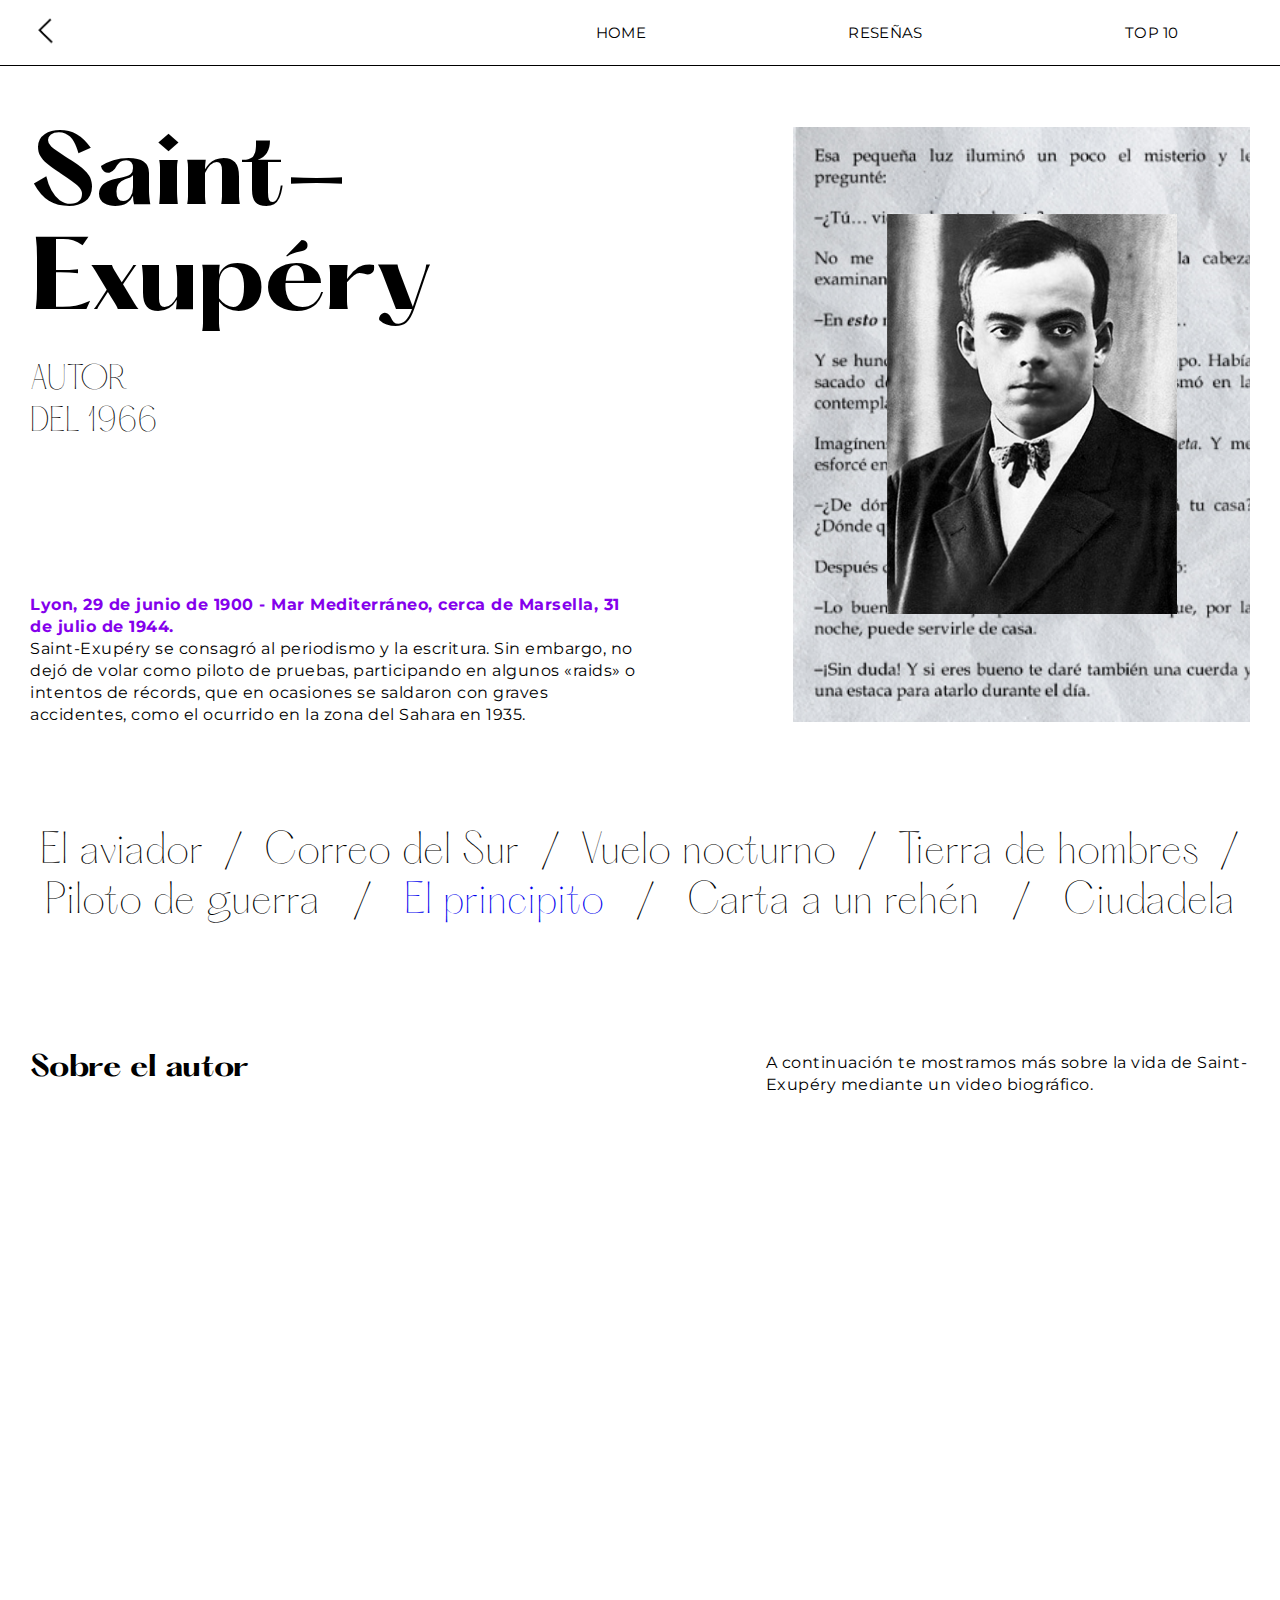
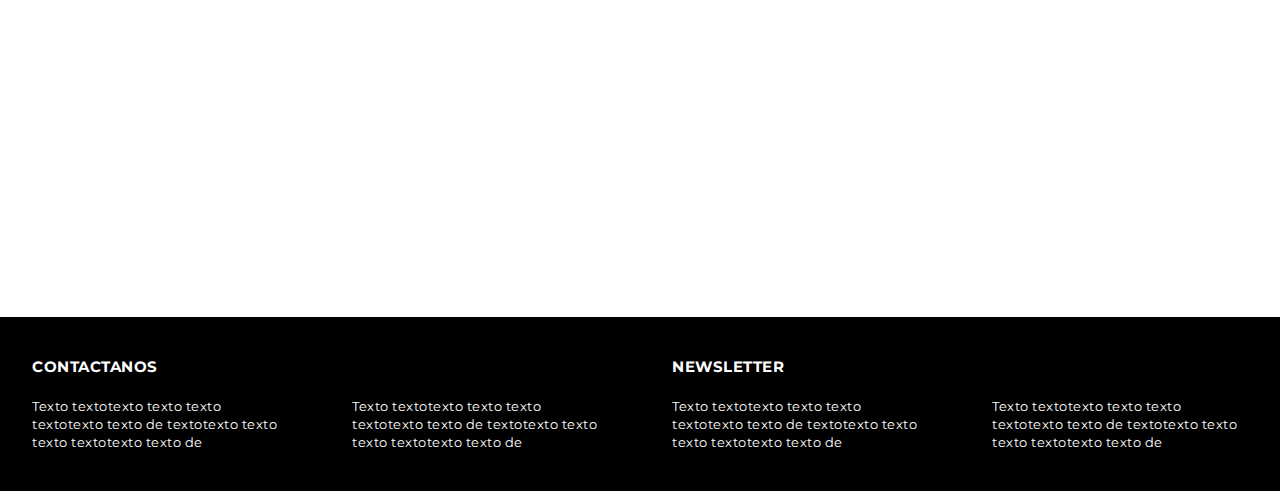
==== pages/autor.html @ f4b676c8 "html y css all pages" ====
<!DOCTYPE html>
<html lang="en">
<head>
    <meta charset="UTF-8">
    <meta name="viewport" content="width=device-width, initial-scale=1.0">
    <title>autor</title>
    <link rel="stylesheet" href="../css/estilos.css">
    <link href="https://fonts.googleapis.com/css2?family=Montserrat:ital,wght@0,100;0,200;0,300;0,400;0,500;0,600;0,700;0,800;0,900;1,100;1,200;1,300;1,400;1,500;1,600;1,700;1,800;1,900&display=swap" rel="stylesheet">
</head>


<body>
      <!--barra de navegacion-->
      <header id="header">
        <nav class="nav">
        <ul class="menu">
            <!--logo-->
            <li>
                <a href="./libro.html"><img class="flechaBoton" src="../img/flechaAtras.png" alt="logo web"></a>
            </li>
            <!--home-->
            <li>
                <a class="seccion" href="../index.html" >HOME</a>
            </li>
            <!--reseñas-->
            <li>
                <a class="seccion" href="./reseñas.html">RESEÑAS</a>
            </li>
            <!--top 10-->
            <li>
                <a class="seccion" href="./top 10.html">TOP 10</a>
            </li>
        </ul>
    </nav>
</header>

    <main class="margenes">
        <!--sobre autor-->
        
        <section class="grillaAutor">
            <h1 class="tituloAutor">Saint-Exupéry</h1>
            <p class="detalleAutor">AUTOR DEL 1966</p>
            <div class="imagenAutor"> 
                <div class="libroAbajo">
                    <img class="libroAutorDestacadoAbajo" src="../img/fondoPrincipito.jpg" alt="foto texto">
                </div>   
                <div class="libroArriba">
                    <img class="libroAutorDestacadoArriba" src="../img/autor_exupery.jpg" alt="foto autor">
                </div>   
            </div>
            <div class="textoAutor">
                <p class="textoBold">Lyon, 29 de junio de 1900 - Mar Mediterráneo, cerca de Marsella, 31 de julio de 1944.</p>
                <p class="texto">Saint-Exupéry se consagró al periodismo y la escritura. Sin embargo, no dejó de volar como piloto de pruebas, participando en algunos «raids» o intentos de récords, que en ocasiones se saldaron con graves accidentes, como el ocurrido en la zona del Sahara en 1935.</p>
            </div>
        </section>

        <!--libros del autor-->
        <section>
            <ul class="grillaLibrosAutor">
                <li class="librosAutor">
                    El aviador
                </li>
                <li class="librosAutor">
                    /
                </li>
                <li class="librosAutor">
                   Correo del Sur
                </li>
                <li class="librosAutor">
                    /
                </li>
                <li class="librosAutor">
                    Vuelo nocturno
                </li>
                <li class="librosAutor">
                    /
                </li>
                <li class="librosAutor">
                    Tierra de hombres
                </li>
                <li class="librosAutor">
                    /
                </li>
                <li class="librosAutor">
                    Piloto de guerra
                </li>
                <li class="librosAutor">
                    /
                </li>
                <li class="librosAutor">
                    <a class="librosAutor" href="./libro.html">El principito</a>
                </li>
                <li class="librosAutor">
                    /
                </li>
                <li class="librosAutor">
                    Carta a un rehén
                </li>
                <li class="librosAutor">
                    /
                </li>
                <li class="librosAutor">
                    Ciudadela
                </li>
                
                
            </ul>
        </section>

        <!--video autor-->
        <article>
            <div class="seccionGrilla">
                <h2 class="subtitulo">Sobre el autor</h2>
                <div class="textoGrill">
                <p class="texto">A continuación te mostramos más sobre la vida de Saint-Exupéry mediante un video biográfico.</p>
                </div>
            </div>
            <div class="videoGrilla">
                <iframe width="988" height="687" src="https://www.youtube.com/embed/uCGoSFwIUK4" title="Biografía  Antoine de Saint-Exupéry" frameborder="0" allow="accelerometer; autoplay; clipboard-write; encrypted-media; gyroscope; picture-in-picture; web-share" allowfullscreen></iframe>
            </div>    
        </article>

    </main>

     <!--footer-->
    <footer class="footerC">
    
        <div class="interiorFooter">
            <h4>CONTACTANOS</h4>
            <p class="textoChicoB">Texto textotexto texto texto textotexto texto de textotexto texto texto textotexto texto de</p>
        </div>

        <div class="interiorFooter">
            <p class="textoChicoSolo">Texto textotexto texto texto textotexto texto de textotexto texto texto textotexto texto de</p>
        </div>
               
        <div class="interiorFooter">
            <h4>NEWSLETTER</h4>
            <p class="textoChicoB">Texto textotexto texto texto textotexto texto de textotexto texto texto textotexto texto de</p>
        </div>

        <div class="interiorFooter">
            <p class="textoChicoSolo">Texto textotexto texto texto textotexto texto de textotexto texto texto textotexto texto de</p>
        </div>

    </footer>
</body>
</html>
---- css/estilos.css ----
*{margin: 0%;
    padding: 0%;}

html{font-size: 62.5%;}

@font-face {font-family: "hatton";
            src: url('../fonts/PPHatton-Bold.ttf') format("truetype");
            font-weight: bold; }

@font-face {font-family: "hatton";
            src: url('../fonts/PPHatton-Medium.ttf') format("truetype");
            font-weight: normal}

@font-face {font-family: "hatton";
            src: url('../fonts/PPHatton-Ultralight.ttf') format("truetype");
            font-weight: lighter; }

.margenes {margin-left: 30px;
           margin-right: 30px;
           overflow: hidden;}


/*menu*/

#header {height: 65px;
        background-color: white;
        border-bottom: solid 0.1rem black;
        position: sticky;
        top: 0px;
        z-index: 1;
        }

.nav {height: 100%;}

.menu {list-style-type: none;
      display: flex;
      flex-wrap: row wrap;
      justify-content: space-around;
      align-items: center;
      height: 100%; 
      width: 100%;
        }


.seccionActual {font-family: 'Montserrat';
                font-size: 1.5rem;
                color: black;
                font-weight: bold;
                font-style: normal;
                letter-spacing: 0.03rem;
                text-decoration: none;
                }

.seccion {font-family: 'Montserrat';
          color: black;
          font-size: 1.5rem;
          font-weight: normal;
          font-style: normal;
          letter-spacing: 0.03rem;
          text-decoration: none;
                }

.logoWeb {height: 82%;
         width: 7%;
        margin-left: -3%;}


/*estilos generales*/

.tituloPrincipal {font-family: "hatton";
                 font-size: 10rem;
                 font-weight: bold;
                 font-style: bold;
                 text-align: left;
                 line-height: 11rem;
                 width: 55%;}

.subtitulo {font-family: "hatton";
            font-size: 2.7rem;
            font-weight: bold;
            font-style: normal;
            text-align: left;}

h3 {font-family: "hatton";
    font-size: 2.5rem;
    font-weight: bold;
    font-style: normal;
    text-align: left;
    margin-bottom: 5%;}

.texto {font-family: 'Montserrat';
        font-size: 1.6rem;
        font-weight: normal;
        font-style: normal;
        letter-spacing: 0.05rem;
        text-align: left;
        width: 100%;
        line-height: 2.2rem;}

.textoBold {color: #8400EC;
            font-family: 'Montserrat';
            font-size: 1.6rem;
            font-weight: bold;
            font-style: normal;
            letter-spacing: 0.05rem;
            text-align: left;
            width: 100%;
            line-height: 2.2rem;}

.textoChico {font-family: 'Montserrat';
            font-size: 1.7rem;
            font-weight: normal;
            font-style: normal;
            letter-spacing: 0.05rem;
            text-align: left;
            line-height: 2.3rem;}

    
.boton {border: solid 0.15rem #8400EC;;
        border-radius: 3rem;
        padding-left: 4%;
        padding-right: 2%;
        overflow: hidden;
        display: flex;
        flex-flow: row wrap;
        justify-content:space-between;
        align-items: center;
        width: 60%;
        height: 12%;}

.flechaDescubri {height: 100%;
                               
             }

.flechaBoton {height: 3%;
                width: 12%;
                margin-left: -25%;
             }

.textoBoton {color: #8400EC;
             font-family: 'Montserrat';
             font-size: 1.4rem;
             font-weight: bold;
             font-style: normal;
             letter-spacing: 0.03rem;
             text-align: left;
             text-decoration: none;
             align-items: center;
             }


/*inicio de pagina*/

.inicio {grid-area: main;    
        display: grid;
        grid-template-areas: 
        "titulo titulo libro libro"
        "titulo titulo libro libro"
        "titulo titulo libro libro"
        ". . libro libro"
        "detalle detalle libro libro";
        grid-template-rows: 1fr 1fr 1fr 1fr 1fr;
        height: 600px;
        padding-top: 3%;}
    
    
.titulo {grid-area: titulo;}
    
.libro {grid-area: libro;
        display: flex;
        justify-content: center;
        align-items: center;
        padding-top: 13%;
        height: 96%;
        width: 96%;
}
    
.lista {list-style-type: none; 
        display: flex;
        flex-flow: column wrap;
        justify-content:end;
        align-items:start;
        width: 100%;
        margin-bottom: -4.3%;
        padding-left: 0%;}
    
.detalle {grid-area: detalle;}
        
.etiqueta {color: #8400EC;
          font-family: 'Montserrat';
          font-size: 2rem;
          font-weight: bold;
          font-style: normal;
          letter-spacing: 0.05rem;
          text-align: left;
          line-height: 1.2rem;
          margin-right: 0.4rem;
          margin-top: 25%;}
    
.textoDetalle {font-family: 'Montserrat';
               font-size: 1.9rem;
               font-weight: normal;
               font-style: normal;
               letter-spacing: 0.05rem;
               text-align: left;
               width: 100%;
               line-height: 2.2rem;
               margin-bottom: 0%;}
                
.tituloPrincipal {font-family: "hatton";
                  font-size: 9rem;
                  font-weight: bold;
                  font-style: normal;
                  text-align: left;
                  line-height: 10.5rem;
                  width: 77%;}



/*grilla de libros*/

.textoGrill {width: 39.7%;}

.seccionGrilla {display: flex;
             flex-flow: row wrap;
             justify-content: space-between;
             margin-top: 125px;}

.grilla {display: flex;
        flex-flow: row wrap;
        justify-content: space-evenly;
        align-items: center;
        margin-top: 27px;}

.articulo {height: 308px;
           width: 206px;
           padding: 20px 20px 5px 0px;}


/*grilla de datos*/

.containerDatos {display:grid;
                grid-template-columns: 1fr 1fr 1fr 1fr;
                grid-template-rows: 1fr 1fr 1fr 1fr;
                grid-template-areas: 
                "uno dos tres tres"
                "uno none cinco seis";
                height: 640px;
                overflow: hidden;
                margin-top: 8%;
                margin-bottom: -1.5%;;
                                }

.uno {grid-area: uno;
      border: solid 0.1rem black;
      overflow: hidden;
      }
        
.dos {grid-area: dos;
        border: solid 0.1rem black;
        padding: 6%;
        display: flex;
        flex-flow: column wrap;
        justify-content:space-between;
        align-items: start;}

.tres {grid-area: tres;
        border: solid 0.1rem black;
        overflow: hidden;
        }


.cinco {grid-area: cinco;
        border: solid 0.1rem black;
        padding: 6%;
        display: flex;
        flex-flow: column wrap;
        justify-content:space-between;
        align-items: start;}

.seis {grid-area: seis;
        border: solid 0.1rem black;
        padding: 6%;
        display: flex;
        flex-flow: column wrap;
        justify-content:space-between;
        align-items: start;}

.fitLibrosBiblioteca {
        height: 100%;
        }

.fitLibrosAbiertos {height: 100%;
                width: 100%;
                }
        


/*footer*/

.footerC {background-color: black;
         height: 100%;
         width: 100%;
         display: flex;
         flex-flow: row wrap;
         justify-content:space-around;
         align-items: start;
         padding: 40px 10px 40px 0px;}

.interiorFooter {height: 20%;
                width: 20%;}

h4 {color: white;
    font-family: 'Montserrat';
    font-size: 1.5rem;
    font-weight: bold;
    font-style: normal;
    text-align: left;
    letter-spacing: 0.5px;
    margin-bottom: 8%;}

.textoChicoB {color: white;
             font-family: 'Montserrat';
             font-size: 1.3rem;
             font-weight: normal;
             font-style: normal;
             letter-spacing: 0.05rem;
             text-align: left;
             line-height: 1.8rem;}

.textoChicoSolo {color: white;
                font-family: 'Montserrat';
                font-size: 1.3rem;
                font-weight: normal;
                font-style: normal;
                letter-spacing: 0.05rem;
                text-align: left;
                line-height: 1.8rem;
                margin-top: 15.7%;}

.tituloLight {font-family: "hatton";
             font-size: 6rem;
             font-weight: normal;
             font-style: normal;
             text-align: left;}

.librosAutor {font-family: "hatton";
              font-size: 4rem;
              font-weight: normal;
              font-style: normal;
              text-align: left;}



/*autor*/

.grillaAutor {display:grid;
              grid-template-rows: 1fr 1fr 1fr 1fr 1fr 1fr;
              grid-template-columns:1fr 1fr 1fr 1fr 1fr 1fr 1fr 1fr ;
              grid-template-areas: 
              "tituloAutor tituloAutor tituloAutor tituloAutor . imagenAutor imagenAutor imagenAutor"
              "tituloAutor tituloAutor tituloAutor tituloAutor . imagenAutor imagenAutor imagenAutor"
              "detalleAutor . . . . imagenAutor imagenAutor imagenAutor"
              ". . . . . imagenAutor imagenAutor imagenAutor"
              "textoAutor textoAutor textoAutor textoAutor . imagenAutor imagenAutor imagenAutor"
              "textoAutor textoAutor textoAutor textoAutor . imagenAutor imagenAutor imagenAutor";
              height: 700px; 
              overflow: hidden;
              margin-top: 5%;}

.tituloAutor {grid-area: tituloAutor;
              font-family: "hatton";
              font-size: 9rem;
              font-weight: bold;
              font-style: normal;
              text-align: left;
              line-height: 10.5rem;
              width: 77%;}

.detalleAutor {grid-area: detalleAutor;
        font-family: "hatton";
        font-size: 3rem;
        font-weight: lighter;
        font-style: normal;
        text-align: left;
        line-height: 4.2rem;}

.textoAutor {grid-area: textoAutor;
                justify-content: end;}

.imagenAutor {grid-area: imagenAutor;
        display: grid;
        grid-template-columns: 1fr 1fr ;
        grid-template-rows:1fr 1fr 1fr 1fr 1fr 1fr;
        grid-template-areas: 
        "libroArriba libroAbajo"
        "libroArriba libroAbajo"
        "libroArriba libroAbajo"
        "libroArriba libroAbajo"
        "libroArriba libroAbajo"
        "libroArriba libroAbajo";}

.libroAbajo {grid-area: libroAabajo;
             grid-column: 1;
             grid-row: 1 / span 3;
             width: 100%;
             height: 100%;}

.libroArriba {grid-area: libroArriba;
              grid-column: 1;
              grid-row: 2;
              align-items: center;
              justify-self: center;}

.libroAutorDestacadoAbajo {height: 595px;}

.libroAutorDestacadoArriba {height: 400px;
                            padding-top: 12%;}

.grillaLibrosAutor {display: flex;
                    flex-flow: row wrap;
                    justify-content: space-around;
                    align-items: start;}

.librosAutor {list-style-type: none;
              font-family: "hatton";
              font-size: 4rem;
              font-weight: normal;
              font-style: normal;
              text-align: left;
              text-decoration: none;}

.videoGrilla {margin-top: 4%; 
              margin-bottom: 7%;
              display: flex;
              flex-direction: column;
              justify-content: center;
                align-items: center;}



/*libro*/
.tituloLibro {display: grid;
              grid-template-columns: 1fr;
              grid-template-rows: 2fr 1fr;
              grid-template-areas: 
              "tituloLibro"
              "subtituloCategoria";
                height: 620px;}


.tituloPrincipalLibro {grid-area: tituloLibro;
        font-family: "hatton";
        font-size: 10rem;
        font-weight: bold;
        font-style: normal;
        text-align: left;
        line-height: 10.5rem;
        width: 1000px;
        margin-top: 6%;
        }

.subtituloCategoria {grid-area: subtituloCategoria;
                     border-top: solid 0.1rem black; 
                     border-bottom: solid 0.1rem black;
                     display: flex;
                     flex-flow: row wrap;
                     justify-content: space-between;
                     align-items: center;
                     height: 33%;           }

.flechaBotonCategoria {
        width: 3%;
        
}
.textoCategoria {font-family: 'Montserrat';
        font-size: 1.6rem;
        font-weight: normal;
        font-style: normal;
        letter-spacing: 0.05rem;
        text-align: left;
        
        line-height: 2.2rem;}

.sobreLibroGrilla {display: grid;
                   grid-template-columns: 4fr 1fr 1fr 1fr;
                   grid-template-rows: 1fr 1fr 2fr;
                   grid-template-areas: 
                   "libroL añoL . autorL"
                   "libroL . . ."
                   "libroL textoL textoL textoL"; 
                height: 850px; }
                   

.sobreLibroImagen {grid-area: libroL;
        display: flex;
        flex-direction: row;
        justify-content: start;
        margin-left: 7%;
        height: 100%;
          
                   }

.libroGrande {width: 89%; 

}

.sobreLibroAutor {grid-area: autorL;
        display: flex;
        flex-direction: row;
        justify-content: end;}

.sobreLibroAño {grid-area: añoL;
        display: flex;
        flex-direction: row;
        justify-content: start;}

.sobreLibroTexto {grid-area: textoL;
       display: flex;
        flex-direction: column;
        justify-content: end;
        ;
        
}

.tituloLightChico {font-family: "hatton";
        font-size: 4rem;
        font-weight: normal;
        font-style: normal;
        text-align: left;
        text-decoration: none;
        color: black;}

.grillaPunteo {display: grid;
        grid-template-rows: 1fr 1fr 1fr;
        grid-template-areas: 
        "categoria1"
        "categoria2"
        "categoria3";
        list-style-type: none;
        margin-top: 11%;}

.categoria1 {grid-area: categoria1;
display: flex;
flex-flow: row wrap;
justify-content: space-between;
align-items: center;
border-top: solid 0.1rem black;

}

.tituloPunteo {grid-area: tituloLibro;
        font-family: "hatton";
        font-size: 3rem;
        font-weight: bold;
        font-style: normal;
        text-align: left;
        margin-bottom: 0%;
        width: 33%;
        
        }

.textoCategoria {font-family: 'Montserrat';
        font-size: 1.6rem;
        font-weight: normal;
        font-style: normal;
        letter-spacing: 0.05rem;
        text-align: left;
        width: 50%;
        line-height: 2.2rem;
}

.flechaBotonDescripcion {height: 38%;
                        }

.categoria2 {grid-area: categoria2;
        display: flex;
        flex-flow: row wrap;
        justify-content: space-between;
        align-items: center;
        border-top: solid 0.1rem black;
        }

.categoria3 {grid-area: categoria3;
        display: flex;
        flex-flow: row wrap;
        justify-content: space-between;
        align-items: center;
        border-top: solid 0.1rem black;
        }

/*reseñas*/

.grillaInicioReseñas {display: grid;
        grid-template-columns: 1fr 1fr 1fr 1fr;
        grid-template-rows: 1fr 1fr;
        grid-template-areas: 
        ". libroReseña1 libroReseña2 ."
        "libroReseña3 libroReseña3 libroReseña4 libroReseña5";
        border-bottom: solid 0.1rem black;
        height: 555px;
        margin-bottom: 7%;
        
        


}


.libroReseña1 {grid-area: libroReseña1;
display: flex;
flex-direction: row;
justify-content: center;
align-items: center;
height: 100%;
width: 100%;


}

.libroReseña2 {grid-area: libroReseña2;
display: flex;
flex-direction: row;
justify-content: center;
align-items: center;
height: 100%;
width: 100%;
border-right: solid 0.1rem black;
border-left: solid 0.1rem black;


}

.libroReseña3 {grid-area: libroReseña3;
display: flex;
flex-direction: row;
justify-content: start;
align-items: center;
padding-left: 5%;
padding-top: 2%;
height: 100%;
width: 100%;
border-top: solid 0.1rem black;


}

.libroReseña4 {grid-area: libroReseña4;
display: flex;
flex-direction: row;
justify-content: center;
align-items: center;
height: 100%;
width: 100%;
border-left: solid 0.1rem black;
border-right: solid 0.1rem black;
border-top: solid 0.1rem black;

}

.libroReseña5 {grid-area: libroReseña5;
display: flex;
flex-direction: row;
justify-content: center;
align-items: center;
height: 100%;
width: 100%;
border-top: solid 0.1rem black;

}

.libroReseñaChico{ width: 135px;
height: 200px;}




.reseña1 {grid-area: reseña1;
height: 660px;
margin-bottom: 28%;

}

.reseña2 {grid-area: reseña2;
        height: 660px;
        margin-bottom: 28%;}

.reseña3 {grid-area: reseña3;
        height: 660px;
        margin-bottom: 28%;}


.grillaReseñaInterior {display: grid;
grid-template-columns: 1fr 1fr;
grid-template-rows: 1fr 1fr 1fr ;
grid-template-areas: 
"libroReseña tituloReseña"
"libroReseña ."
"libroReseña textoReseña";
height: 660px;

}


.tituloReseña {grid-area: tituloReseña;
        margin-left: 7%;}

.textoReseña {grid-area: textoReseña;
              margin-top: -30%;
        margin-left: 7%; }



.datosReseña {background-color: black;
                  width: 50%;
                height: 30%;
                margin-top: 100%;
                margin-left: 52%;
               display: flex;
               flex-direction: column;
               padding-top: 3%;
               padding-left: 3%;
               

            }




.card-title {color: white;
        font-family: 'Montserrat';
        font-size: 1.5rem;
        font-weight: normal;
        font-style: normal;
        letter-spacing: 0.05rem;
        text-align: left;
        width: 100%;
        line-height: 2.5rem;
       margin-bottom: 3%;
        padding-top: 0.5rem;
        
        
        }

.card-text {color: white;
        font-family: 'Montserrat';
        font-size: 2.7rem;
        font-weight: bold;
        font-style: normal;
        letter-spacing: 0.05rem;
        text-align: left;
        line-height: 1.5rem;
        margin-bottom: 2rem;
}

.card.text-bg-dark {border: none;
                     }



.grillaFormulario {display: grid;
                   grid-template-columns: 1fr 1fr;     
                   grid-template-rows: 1fr 1fr 1fr;   
                   grid-template-areas:
                   "imagenForm tituloFormulario"
                   "imagenForm none"  
                   "imagenForm formulario";
                   height: 444px;
                   margin-bottom: 11%;
                   overflow: hidden;
                   }
 
.tituloFormulario {grid-area: tituloFormulario;
        font-family: "hatton";
        font-size: 4.5rem;
        font-weight: normal;
        font-style: normal;
        text-align: left;
        margin-left: 7%;}    

.imagenFormulario {grid-area: imagenForm;
                        width: 100%;
                        height: 100%;
                
        }

.formulario {grid-area: formulario;
             margin-left: 7%; 
             display: flex;
             flex-direction: column;
             justify-content: end;
             align-content: end;
 }

.form-label {color: grey;
        font-family: 'Montserrat';
        font-size: 1.9rem;
        font-weight: normal;
        font-style: normal;
        letter-spacing: 0.05rem;
        text-align: left;
        line-height: 1.8rem;}

.form-text {color: black;
        font-family: 'Montserrat';
        font-size: 1.5rem;
        font-weight: normal;
        font-style: normal;
        letter-spacing: 0.05rem;
        text-align: left;
        line-height: 1.8rem;
}


.botonForm {border: solid 0.15rem #8400EC;;
        border-radius: 3rem;
        padding-left: 3%;
        padding-right: 1%;
        overflow: hidden;
        display: flex;
        flex-flow: row wrap;
        justify-content:space-between;
        align-items: center;
        width:27%;
        height: 10%;
        margin-top: 9%;
        }


/*TOP 10*/



.tituloPrincipalTop {grid-area: tituloTop;
        font-family: "hatton";
        font-size: 9rem;
        font-weight: bold;
        font-style: normal;
        text-align: left;
        line-height: 10.5rem;
        width: 77%;}

.grillaDatosTop {background-color: black;
}


.col {margin-top: 6%;
margin-bottom: 6%;}


.topUno {width: 60%;
        background-color: black;
        padding: 6%;
        display: flex;
        flex-flow: column wrap;
        justify-content:space-between;
        align-items: start;
        margin-top: 81%;
margin-left: 38%;}

.botonTop {background-color: white;
        border-radius: 3rem;
        padding-left: 4%;
        padding-right: 1%;
        overflow: hidden;
        display: flex;
        flex-flow: row wrap;
        justify-content:space-between;
        align-items: center;
        width: 55%;
        height: 33px;
        margin-top: 33%;
        }


.flechaChica {
        width: 23%;
        }
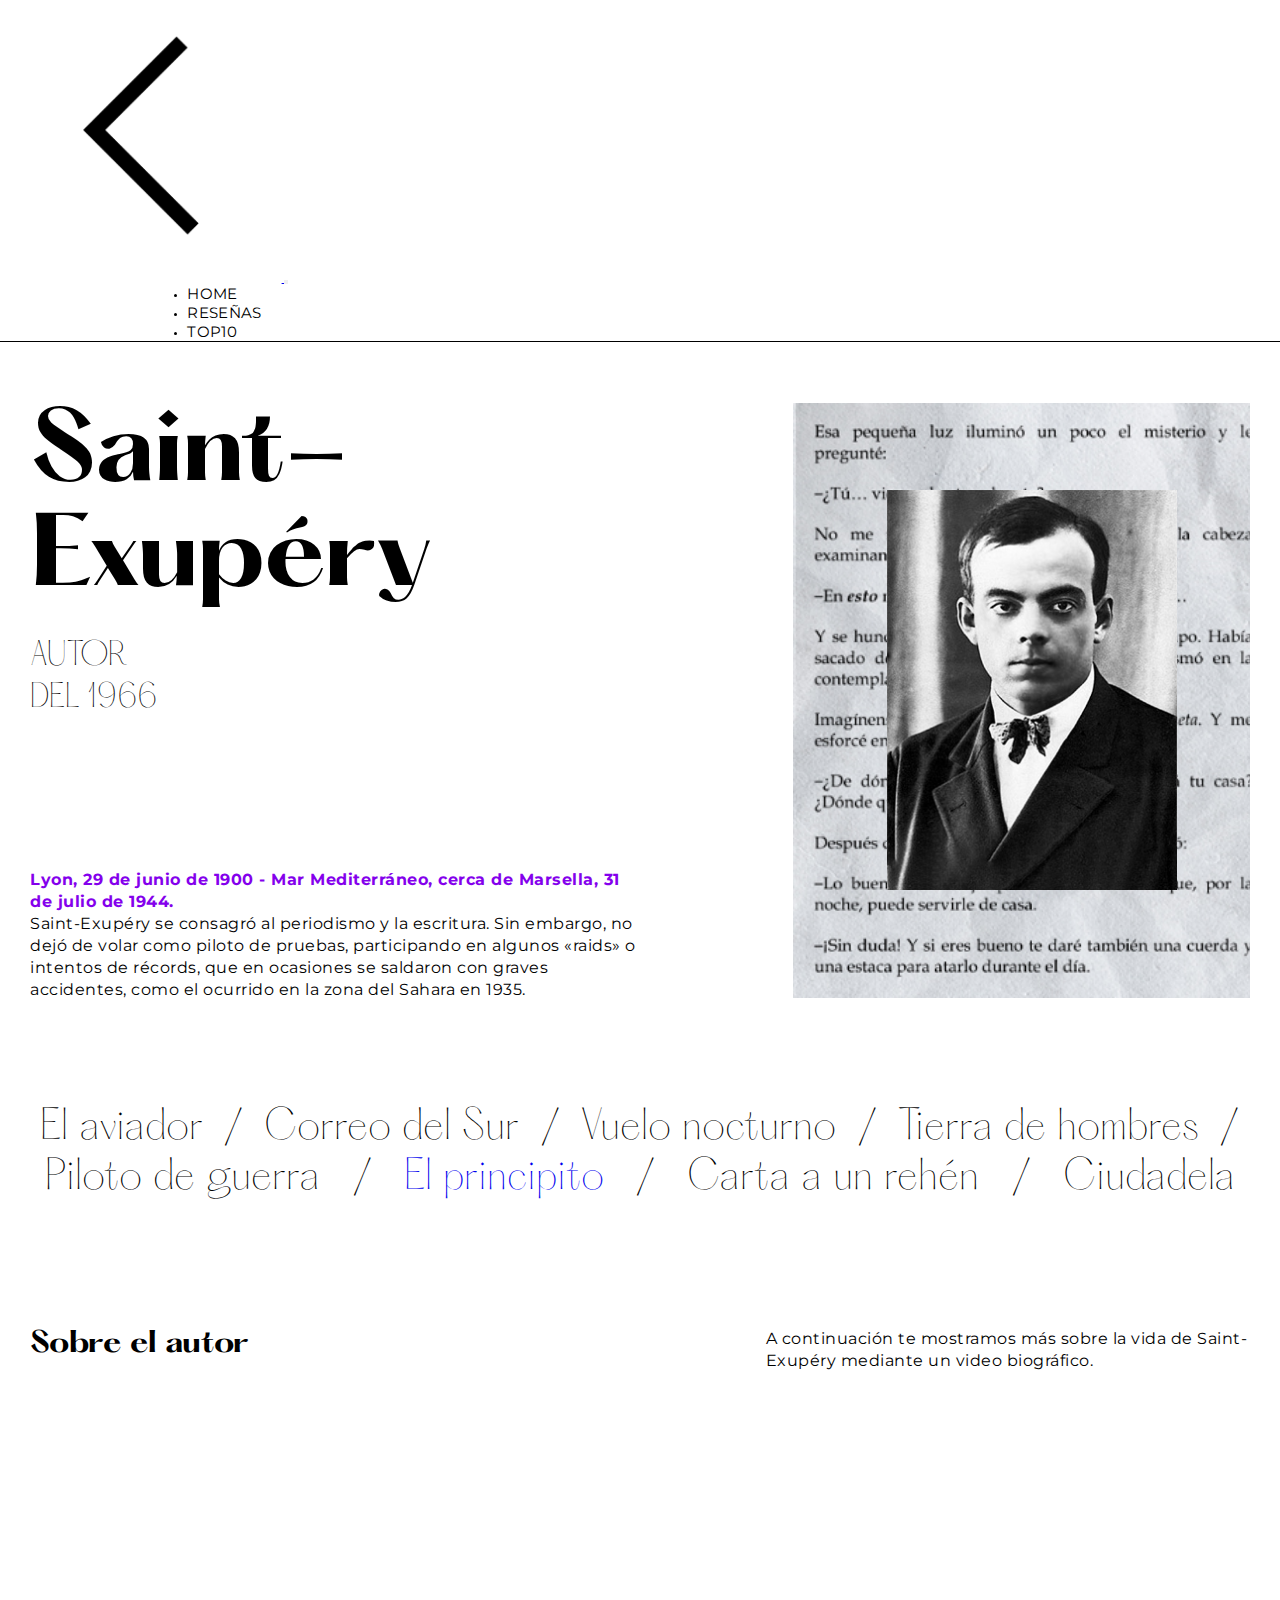
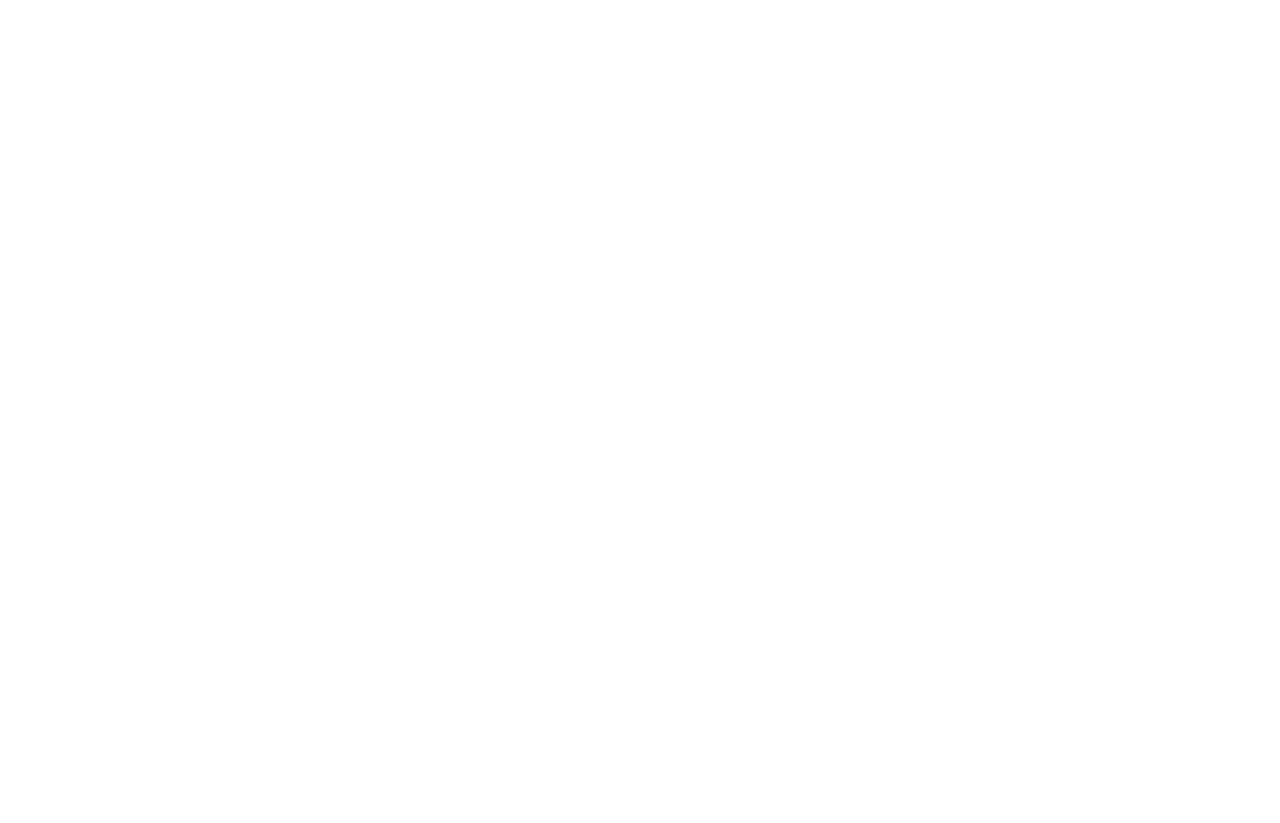
==== commit e2566675: "html,css y responsive" ====
--- a/pages/autor.html
+++ b/pages/autor.html
@@ -4,39 +4,51 @@
     <meta charset="UTF-8">
     <meta name="viewport" content="width=device-width, initial-scale=1.0">
     <title>autor</title>
+    <link href="https://cdn.jsdelivr.net/npm/bootstrap@5.3.1/dist/css/bootstrap.min.css" rel="stylesheet" integrity="sha384-4bw+/aepP/YC94hEpVNVgiZdgIC5+VKNBQNGCHeKRQN+PtmoHDEXuppvnDJzQIu9" crossorigin="anonymous">
+    <link href="https://fonts.googleapis.com/css2?family=Montserrat:ital,wght@0,100;0,200;0,300;0,400;0,500;0,600;0,700;0,800;0,900;1,100;1,200;1,300;1,400;1,500;1,600;1,700;1,800;1,900&display=swap" rel="stylesheet">
     <link rel="stylesheet" href="../css/estilos.css">
-    <link href="https://fonts.googleapis.com/css2?family=Montserrat:ital,wght@0,100;0,200;0,300;0,400;0,500;0,600;0,700;0,800;0,900;1,100;1,200;1,300;1,400;1,500;1,600;1,700;1,800;1,900&display=swap" rel="stylesheet">
 </head>
 
+<body>
+  <!--barra de navegacion-->
+  <header>
+    <nav class="navbar sticky-top navbar-light bg-light navbar-expand-sm">
+        
+        <div class="container-fluid">
 
-<body>
-      <!--barra de navegacion-->
-      <header id="header">
-        <nav class="nav">
-        <ul class="menu">
-            <!--logo-->
-            <li>
-                <a href="./libro.html"><img class="flechaBoton" src="../img/flechaAtras.png" alt="logo web"></a>
-            </li>
-            <!--home-->
-            <li>
-                <a class="seccion" href="../index.html" >HOME</a>
-            </li>
-            <!--reseñas-->
-            <li>
-                <a class="seccion" href="./reseñas.html">RESEÑAS</a>
-            </li>
-            <!--top 10-->
-            <li>
-                <a class="seccion" href="./top 10.html">TOP 10</a>
-            </li>
-        </ul>
+            <a href="./libro.html" class="navbar-brand">
+                <img class="flechaAtras" src="../img/flechaAtras.png" alt="flecha para atras">
+            </a>
+            
+            <button class="navbar-toggler" type="button" data-bs-toggle="collapse" data-bs-target="#menu" aria-controls="menu" aria-expanded="menu">
+                <span class="navbar-toggler-icon"></span>
+            </button>
+
+            <div class="collapse navbar-collapse" id="menu">
+                <ul class="navbar-nav">
+                    <!--home-->
+                    <li>
+                        <a class="nav-item nav-link seccion" href="../index.html" >HOME</a>
+                    </li>
+                    <!--reseñas-->
+                    <li>
+                        <a class="nav-item nav-link seccion" href="./reseñas.html">RESEÑAS</a>
+                    </li>
+                    <!--top 10-->
+                    <li>
+                        <a class="nav-item nav-link seccion" href="./top 10.html">TOP10</a>
+                    </li>
+                </ul>
+            </div>
+
+        </div>
+
     </nav>
 </header>
 
-    <main class="margenes">
+<main class="margenes">
+        
         <!--sobre autor-->
-        
         <section class="grillaAutor">
             <h1 class="tituloAutor">Saint-Exupéry</h1>
             <p class="detalleAutor">AUTOR DEL 1966</p>
@@ -102,8 +114,6 @@
                 <li class="librosAutor">
                     Ciudadela
                 </li>
-                
-                
             </ul>
         </section>
 
@@ -120,29 +130,64 @@
             </div>    
         </article>
 
-    </main>
+</main>
 
-     <!--footer-->
-    <footer class="footerC">
-    
-        <div class="interiorFooter">
-            <h4>CONTACTANOS</h4>
-            <p class="textoChicoB">Texto textotexto texto texto textotexto texto de textotexto texto texto textotexto texto de</p>
+  <!--footer-->
+  <footer class="bg-dark text-center text-lg-start text-white">
+    <div class="container p-4">
+
+        <div class="row mt-4">
+
+            <div class="col-lg-3 col-md-6 mb-4 mb-md-0">
+                <h5 class="subtituloF">CONTACTÁNOS</h5>
+                <ul class="list-unstyled mb-0">
+                  <li>
+                    <a href="#!" class="textoChicoF"><i class="fas fa-book fa-fw fa-sm me-2"></i>Teléfono: 1134445566</a>
+                  </li>
+                  <li>
+                    <a href="#!" class="textoChicoF"><i class="fas fa-book fa-fw fa-sm me-2"></i>Email: email@gmail.com</a>
+                  </li>
+                </ul>
+            </div>
+        
+            <div class="col-lg-3 col-md-6 mb-4 mb-md-0">
+                <h5 class="subtituloF">REDES</h5>
+                <ul class="list-unstyled">
+                  <li>
+                    <a href="#!" class="textoChicoF"><i class="fas fa-shipping-fast fa-fw fa-sm me-2"></i>Instagram: @instagram</a>
+                  </li>
+                  <li>
+                    <a href="#!" class="textoChicoF"><i class="far fa-file-alt fa-fw fa-sm me-2"></i>Twitter: twitter.com</a>
+                  </li>
+                </ul>
+            </div>
+     
+            <div class="col-lg-3 col-md-6 mb-4 mb-md-0">
+                <h5 class="subtituloF">NEWSLETTER</h5>
+                <ul class="list-unstyled">
+                  <li>
+                    <a href="#!" class="textoChicoF">Contactate acá para ser parte y enterarte de las novedades.</a>
+                  </li>
+                </ul>
+            </div>
+       
+            <div class="col-lg-3 col-md-6 mb-4 mb-md-0">
+                <h5 class="subtituloF">MÁS DE NOSOTROS</h5>
+                <ul class="list-unstyled">
+                  <li>
+                    <a href="#!" class="textoChicoF"><i class="fas fa-at fa-fw fa-sm me-2"></i>Ética laboral</a>
+                  </li>
+                  <li>
+                    <a href="#!" class="textoChicoF"><i class="fas fa-shipping-fast fa-fw fa-sm me-2"></i>Fuentes e ideas</a>
+                  </li>
+                </ul>
+            </div>
+        
         </div>
 
-        <div class="interiorFooter">
-            <p class="textoChicoSolo">Texto textotexto texto texto textotexto texto de textotexto texto texto textotexto texto de</p>
-        </div>
-               
-        <div class="interiorFooter">
-            <h4>NEWSLETTER</h4>
-            <p class="textoChicoB">Texto textotexto texto texto textotexto texto de textotexto texto texto textotexto texto de</p>
-        </div>
+    </div>
+</footer>
 
-        <div class="interiorFooter">
-            <p class="textoChicoSolo">Texto textotexto texto texto textotexto texto de textotexto texto texto textotexto texto de</p>
-        </div>
-
-    </footer>
+    <script src="https://cdn.jsdelivr.net/npm/bootstrap@5.3.1/dist/js/bootstrap.bundle.min.js" integrity="sha384-HwwvtgBNo3bZJJLYd8oVXjrBZt8cqVSpeBNS5n7C8IVInixGAoxmnlMuBnhbgrkm" crossorigin="anonymous"></script> 
 </body>
 </html>--- a/css/estilos.css
+++ b/css/estilos.css
@@ -20,26 +20,36 @@
            overflow: hidden;}
 
 
-/*menu*/
-
-#header {height: 65px;
-        background-color: white;
-        border-bottom: solid 0.1rem black;
-        position: sticky;
-        top: 0px;
-        z-index: 1;
-        }
-
-.nav {height: 100%;}
-
-.menu {list-style-type: none;
-      display: flex;
-      flex-wrap: row wrap;
-      justify-content: space-around;
-      align-items: center;
-      height: 100%; 
-      width: 100%;
-        }
+/*barra de navegacion*/
+
+@media (min-width : 768px){
+        .logoWeb {height: 4%;
+                width: 44%;}}
+
+@media (max-width : 768px){
+        .logoWeb {height: 100%;
+                width: 100%;}}
+
+@media (max-width : 576px){
+        .navbar-collapse 
+        {display: flex;
+        flex-direction: column;
+        justify-content: start;
+        align-items: start;}}
+
+@media (min-width : 576px) {
+.navbar-collapse {display: flex;
+                  flex-direction: row;
+                  justify-content: end;
+                  align-items: end;
+                  width: 22%;}}
+
+.container-fluid {border-bottom: solid 0.1rem black;}
+
+.navbar-brand {margin-right: 0%;
+        width: 12%;}
+
+.nav-item {margin-right: 2rem;}
 
 
 .seccionActual {font-family: 'Montserrat';
@@ -48,8 +58,8 @@
                 font-weight: bold;
                 font-style: normal;
                 letter-spacing: 0.03rem;
-                text-decoration: none;
-                }
+                text-decoration: none;}
+
 
 .seccion {font-family: 'Montserrat';
           color: black;
@@ -57,23 +67,45 @@
           font-weight: normal;
           font-style: normal;
           letter-spacing: 0.03rem;
-          text-decoration: none;
-                }
-
-.logoWeb {height: 82%;
-         width: 7%;
-        margin-left: -3%;}
+          text-decoration: none;}
+
+.seccion:hover {color:#8400EC}
+
+.flechaAtras {height: 22%;
+              width: 22%;}
+
+
 
 
 /*estilos generales*/
 
-.tituloPrincipal {font-family: "hatton";
-                 font-size: 10rem;
-                 font-weight: bold;
-                 font-style: bold;
-                 text-align: left;
-                 line-height: 11rem;
-                 width: 55%;}
+@media (max-width:1300px) {
+        .tituloPrincipal {font-family: "hatton";
+                        font-size: 8rem;
+                        font-weight: bold;
+                        font-style: bold;
+                        text-align: left;
+                        line-height: 9rem;}}
+
+@media (max-width:900px) {
+        .tituloPrincipal {font-family: "hatton";
+                        font-size: 5rem;
+                        font-weight: bold;
+                        font-style: bold;
+                        text-align: left;
+                        line-height: 6rem;}}
+
+
+
+@media (max-width:767px) {
+        .tituloPrincipal {font-family: "hatton";
+                        font-size: 6rem;
+                        font-weight: bold;
+                        font-style: bold;
+                        text-align: left;
+                        line-height: 7rem;
+                        margin-top: 11%;}}
+                        
 
 .subtitulo {font-family: "hatton";
             font-size: 2.7rem;
@@ -81,12 +113,23 @@
             font-style: normal;
             text-align: left;}
 
-h3 {font-family: "hatton";
-    font-size: 2.5rem;
-    font-weight: bold;
-    font-style: normal;
-    text-align: left;
-    margin-bottom: 5%;}
+
+@media (min-width:485px) {
+        h3 {font-family: "hatton";
+        font-size: 2.5rem;
+        font-weight: bold;
+        font-style: normal;
+        text-align: left;
+        margin-bottom: 5%;}}
+
+@media (max-width:485px) {
+        h3 {font-family: "hatton";
+            font-size: 2rem;
+            font-weight: bold;
+            font-style: normal;
+            text-align: left;
+            margin-bottom: 5%;}}
+
 
 .texto {font-family: 'Montserrat';
         font-size: 1.6rem;
@@ -107,16 +150,27 @@
             width: 100%;
             line-height: 2.2rem;}
 
-.textoChico {font-family: 'Montserrat';
-            font-size: 1.7rem;
-            font-weight: normal;
-            font-style: normal;
-            letter-spacing: 0.05rem;
-            text-align: left;
-            line-height: 2.3rem;}
-
-    
-.boton {border: solid 0.15rem #8400EC;;
+@media (min-width:485px){
+        .textoChico {font-family: 'Montserrat';
+        font-size: 1.9rem;
+        font-weight: normal;
+        font-style: normal;
+        letter-spacing: 0.05rem;
+        text-align: left;
+        line-height: 2.3rem;}}
+
+@media (max-width:485px){
+        .textoChico {font-family: 'Montserrat';
+        font-size: 1.1rem;
+        font-weight: normal;
+        font-style: normal;
+        letter-spacing: 0.05rem;
+        text-align: left;
+        line-height: 1.9rem;}}
+
+
+@media (min-width: 1000px){ 
+        .boton {border: solid 0.15rem #8400EC;;
         border-radius: 3rem;
         padding-left: 4%;
         padding-right: 2%;
@@ -126,31 +180,97 @@
         justify-content:space-between;
         align-items: center;
         width: 60%;
-        height: 12%;}
-
-.flechaDescubri {height: 100%;
-                               
-             }
-
-.flechaBoton {height: 3%;
-                width: 12%;
-                margin-left: -25%;
-             }
-
+        height: 12%;}}
+
+@media (max-width: 1000px){ 
+        .boton {border: solid 0.15rem #8400EC;;
+        border-radius: 3rem;
+        padding-left: 4%;
+        padding-right: 2%;
+        overflow: hidden;
+        display: flex;
+        flex-flow: row wrap;
+        justify-content:space-between;
+        align-items: center;
+        width: 80%;
+        height: 12%;}}
+
+@media (max-width: 768px){ 
+        .boton {border: solid 0.15rem #8400EC;;
+        border-radius: 3rem;
+        padding-left: 3%;
+        padding-right: 1.5%;
+        overflow: hidden;
+        display: flex;
+        flex-flow: row wrap;
+        justify-content:space-between;
+        align-items: center;
+        width: 33%;
+        height: 19%;}}
+
+@media (max-width: 500px){ 
+        .boton {border: solid 0.15rem #8400EC;;
+        border-radius: 3rem;
+        padding-left: 3%;
+        padding-right: 1.5%;
+        overflow: hidden;
+        display: flex;
+        flex-flow: row wrap;
+        justify-content:space-between;
+        align-items: center;
+        width: 66%;
+        height: 19%;}}
+
+
+.boton:hover {background-color: #ebd5fc;}
+
+.boton:active {height: 15%;
+               width: 66%;}
+
+
+
+@media (min-width:400px){
+        .flechaDescubri {height: 100%;}}
+
+@media (max-width:400px){
+        .flechaDescubri 
+                {height: 60%;}}
+
+
+
+
+
+@media (min-width:584px){
 .textoBoton {color: #8400EC;
              font-family: 'Montserrat';
-             font-size: 1.4rem;
+             font-size: 1.5rem;
              font-weight: bold;
              font-style: normal;
              letter-spacing: 0.03rem;
              text-align: left;
              text-decoration: none;
              align-items: center;
-             }
-
+             }}
+
+
+
+@media (max-width:584px){
+        .textoBoton {color: #8400EC;
+        font-family: 'Montserrat';
+        font-size: 1.1rem;
+        font-weight: bold;
+        font-style: normal;
+        letter-spacing: 0.03rem;
+        text-align: left;
+        text-decoration: none;
+        align-items: center;}}
+
+
+/*index*/
 
 /*inicio de pagina*/
 
+@media (min-width: 768px){
 .inicio {grid-area: main;    
         display: grid;
         grid-template-areas: 
@@ -161,7 +281,15 @@
         "detalle detalle libro libro";
         grid-template-rows: 1fr 1fr 1fr 1fr 1fr;
         height: 600px;
-        padding-top: 3%;}
+        padding-top: 3%;
+        overflow: hidden;}}
+
+@media (max-width: 768px){
+        .inicio {grid-area: main;    
+                display: flex;
+                flex-direction: column;
+                justify-content: center;
+                align-items: center;}}
     
     
 .titulo {grid-area: titulo;}
@@ -172,23 +300,29 @@
         align-items: center;
         padding-top: 13%;
         height: 96%;
-        width: 96%;
-}
-    
+        width: 96%;}
+
+
+.libroHome {height: 100%;
+        width: 100%;}
+
+
+.libroHome:hover {height: 120%;
+                  width: 120%;}
+
+
 .lista {list-style-type: none; 
         display: flex;
-        flex-flow: column wrap;
-        justify-content:end;
+        flex-direction: column;
+        justify-content:space-between;
         align-items:start;
-        width: 100%;
-        margin-bottom: -4.3%;
-        padding-left: 0%;}
+        padding-left: 0%;} 
     
 .detalle {grid-area: detalle;}
         
 .etiqueta {color: #8400EC;
           font-family: 'Montserrat';
-          font-size: 2rem;
+          font-size: 1.6rem;
           font-weight: bold;
           font-style: normal;
           letter-spacing: 0.05rem;
@@ -198,7 +332,7 @@
           margin-top: 25%;}
     
 .textoDetalle {font-family: 'Montserrat';
-               font-size: 1.9rem;
+               font-size: 1.7rem;
                font-weight: normal;
                font-style: normal;
                letter-spacing: 0.05rem;
@@ -206,20 +340,14 @@
                width: 100%;
                line-height: 2.2rem;
                margin-bottom: 0%;}
-                
-.tituloPrincipal {font-family: "hatton";
-                  font-size: 9rem;
-                  font-weight: bold;
-                  font-style: normal;
-                  text-align: left;
-                  line-height: 10.5rem;
-                  width: 77%;}
-
-
+
+
+                        
 
 /*grilla de libros*/
 
-.textoGrill {width: 39.7%;}
+@media (min-width:576px) {
+.textoGrill {width: 39.7%;} }
 
 .seccionGrilla {display: flex;
              flex-flow: row wrap;
@@ -236,119 +364,147 @@
            width: 206px;
            padding: 20px 20px 5px 0px;}
 
+.articulo:hover {width: 236px;
+                height: 338px;
+                opacity: 77%;}
+
 
 /*grilla de datos*/
 
-.containerDatos {display:grid;
-                grid-template-columns: 1fr 1fr 1fr 1fr;
-                grid-template-rows: 1fr 1fr 1fr 1fr;
-                grid-template-areas: 
-                "uno dos tres tres"
-                "uno none cinco seis";
-                height: 640px;
+.fotoImagenH {display: flex;
+              justify-content: center;
+              align-items: center;
+              height: 100%;
+              width: 100%;}
+
+ 
+.grillaDatos {display: flex;
+        flex-direction: column;
+        height: 301px;
+        margin: 0%;
+        padding: 0%;}
+
+.grillaDatosMacro {margin: 0%;
+                   height: 575px;} 
+
+.grillaFotoMacro {height: 600px;
                 overflow: hidden;
-                margin-top: 8%;
-                margin-bottom: -1.5%;;
-                                }
-
-.uno {grid-area: uno;
-      border: solid 0.1rem black;
-      overflow: hidden;
-      }
+                padding: 0%;}
+
+.textoGrillaD {border: solid 0.1rem black;
+               padding: 6%;
+               display: flex;
+               flex-flow: column wrap;
+               justify-content:space-between;
+               align-items: start;
+               margin: 0%;
+               height: 100%;
+               width: 100%;} 
+
+
+@media (min-width: 767px)
+       {.containerD {
+        display: flex;
+        flex-direction: column;
+        justify-content: center;
         
-.dos {grid-area: dos;
-        border: solid 0.1rem black;
-        padding: 6%;
+        margin-top: 17%;}}
+
+@media (max-width: 767px)
+       {.containerD {
+        height: 1222px;
+        margin-top: 0%;
         display: flex;
-        flex-flow: column wrap;
-        justify-content:space-between;
-        align-items: start;}
-
-.tres {grid-area: tres;
-        border: solid 0.1rem black;
-        overflow: hidden;
-        }
-
-
-.cinco {grid-area: cinco;
-        border: solid 0.1rem black;
-        padding: 6%;
-        display: flex;
-        flex-flow: column wrap;
-        justify-content:space-between;
-        align-items: start;}
-
-.seis {grid-area: seis;
-        border: solid 0.1rem black;
-        padding: 6%;
-        display: flex;
-        flex-flow: column wrap;
-        justify-content:space-between;
-        align-items: start;}
-
-.fitLibrosBiblioteca {
-        height: 100%;
-        }
-
-.fitLibrosAbiertos {height: 100%;
-                width: 100%;
-                }
-        
+        flex-direction: column;
+        justify-content: center;}}
+
+@media (min-width:767px) 
+       {.tituloDatosIndex {font-family: "hatton";
+        font-size: 2.5rem;
+        font-weight: bold;
+        font-style: normal;
+        text-align: left;
+        margin-bottom: 5%;}}
+                        
+@media (max-width:767px) 
+       {.tituloDatosIndex {font-family: "hatton";
+        font-size: 2.3rem;
+        font-weight: bold;
+        font-style: normal;
+        text-align: left;
+        margin-bottom: 5%;}}
+
+
+@media (min-width:485px){
+        .textoChicoIndex {font-family: 'Montserrat';
+        font-size: 1.9rem;
+        font-weight: normal;
+        font-style: normal;
+        letter-spacing: 0.05rem;
+        text-align: left;
+        line-height: 2.3rem;}}
+                
+@media (max-width:485px){
+        .textoChicoIndex {font-family: 'Montserrat';
+        font-size: 1.7rem;
+        font-weight: normal;
+        font-style: normal;
+        letter-spacing: 0.05rem;
+        text-align: left;
+        line-height: 2.6rem;}}
+
+
+@media (min-width:400px){
+        .textoBotonIndex {color: #8400EC;
+        font-family: 'Montserrat';
+        font-size: 1.5rem;
+        font-weight: bold;
+        font-style: normal;
+        letter-spacing: 0.03rem;
+        text-align: left;
+        text-decoration: none;
+        align-items: center;}}
+                        
+@media (max-width:400px){
+        .textoBotonIndex {color: #8400EC;
+        font-family: 'Montserrat';
+        font-size: 1.4rem;
+        font-weight: bold;
+        font-style: normal;
+        letter-spacing: 0.03rem;
+        text-align: left;
+        text-decoration: none;
+        align-items: center;}}
+
+
 
 
 /*footer*/
 
-.footerC {background-color: black;
-         height: 100%;
-         width: 100%;
-         display: flex;
-         flex-flow: row wrap;
-         justify-content:space-around;
-         align-items: start;
-         padding: 40px 10px 40px 0px;}
-
-.interiorFooter {height: 20%;
-                width: 20%;}
-
-h4 {color: white;
+.subtituloF {color: white;
     font-family: 'Montserrat';
     font-size: 1.5rem;
     font-weight: bold;
     font-style: normal;
-    text-align: left;
     letter-spacing: 0.5px;
-    margin-bottom: 8%;}
-
-.textoChicoB {color: white;
+   
+    margin: 0%;  
+    padding: 0%;}
+
+.textoChicoF {list-style-type: none;
+             text-decoration: none;
+             color: white;
              font-family: 'Montserrat';
              font-size: 1.3rem;
-             font-weight: normal;
+             font-weight: lighter;
              font-style: normal;
              letter-spacing: 0.05rem;
              text-align: left;
-             line-height: 1.8rem;}
-
-.textoChicoSolo {color: white;
-                font-family: 'Montserrat';
-                font-size: 1.3rem;
-                font-weight: normal;
-                font-style: normal;
-                letter-spacing: 0.05rem;
-                text-align: left;
-                line-height: 1.8rem;
-                margin-top: 15.7%;}
-
-.tituloLight {font-family: "hatton";
-             font-size: 6rem;
-             font-weight: normal;
-             font-style: normal;
-             text-align: left;}
-
-.librosAutor {font-family: "hatton";
-              font-size: 4rem;
-              font-weight: normal;
-              font-style: normal;
-              text-align: left;}
+             line-height: 2.2rem;
+             margin: 0%;  
+             padding: 0%;}  
+
+
 
 
 
@@ -378,12 +534,12 @@
               width: 77%;}
 
 .detalleAutor {grid-area: detalleAutor;
-        font-family: "hatton";
-        font-size: 3rem;
-        font-weight: lighter;
-        font-style: normal;
-        text-align: left;
-        line-height: 4.2rem;}
+               font-family: "hatton";
+               font-size: 3rem;
+               font-weight: lighter;
+               font-style: normal;
+               text-align: left;
+               line-height: 4.2rem;}
 
 .textoAutor {grid-area: textoAutor;
                 justify-content: end;}
@@ -437,28 +593,34 @@
               justify-content: center;
                 align-items: center;}
 
+                .librosAutor {font-family: "hatton";
+                        font-size: 4rem;
+                        font-weight: normal;
+                        font-style: normal;
+                        text-align: left;}
+
 
 
 /*libro*/
+
 .tituloLibro {display: grid;
               grid-template-columns: 1fr;
               grid-template-rows: 2fr 1fr;
               grid-template-areas: 
               "tituloLibro"
               "subtituloCategoria";
-                height: 620px;}
+              height: 620px;}
 
 
 .tituloPrincipalLibro {grid-area: tituloLibro;
-        font-family: "hatton";
-        font-size: 10rem;
-        font-weight: bold;
-        font-style: normal;
-        text-align: left;
-        line-height: 10.5rem;
-        width: 1000px;
-        margin-top: 6%;
-        }
+                      font-family: "hatton";
+                      font-size: 10rem;
+                      font-weight: bold;
+                      font-style: normal;
+                      text-align: left;
+                      line-height: 10.5rem;
+                      width: 1000px;
+                      margin-top: 6%;}
 
 .subtituloCategoria {grid-area: subtituloCategoria;
                      border-top: solid 0.1rem black; 
@@ -467,20 +629,17 @@
                      flex-flow: row wrap;
                      justify-content: space-between;
                      align-items: center;
-                     height: 33%;           }
-
-.flechaBotonCategoria {
-        width: 3%;
-        
-}
+                     height: 33%;}
+
+.flechaBotonCategoria {width: 3%;}
+
 .textoCategoria {font-family: 'Montserrat';
-        font-size: 1.6rem;
-        font-weight: normal;
-        font-style: normal;
-        letter-spacing: 0.05rem;
-        text-align: left;
-        
-        line-height: 2.2rem;}
+                font-size: 1.6rem;
+                font-weight: normal;
+                font-style: normal;
+                letter-spacing: 0.05rem;
+                text-align: left;
+                line-height: 2.2rem;}
 
 .sobreLibroGrilla {display: grid;
                    grid-template-columns: 4fr 1fr 1fr 1fr;
@@ -489,273 +648,256 @@
                    "libroL añoL . autorL"
                    "libroL . . ."
                    "libroL textoL textoL textoL"; 
-                height: 850px; }
+                   height: 850px;}
                    
 
 .sobreLibroImagen {grid-area: libroL;
-        display: flex;
-        flex-direction: row;
-        justify-content: start;
-        margin-left: 7%;
-        height: 100%;
-          
-                   }
-
-.libroGrande {width: 89%; 
-
-}
+                display: flex;
+                flex-direction: row;
+                justify-content: start;
+                margin-left: 7%;
+                height: 100%;}
+
+.libroGrande {width: 555px;}
+
 
 .sobreLibroAutor {grid-area: autorL;
-        display: flex;
-        flex-direction: row;
-        justify-content: end;}
+                display: flex;
+                flex-direction: row;
+                justify-content: end;}
 
 .sobreLibroAño {grid-area: añoL;
-        display: flex;
-        flex-direction: row;
-        justify-content: start;}
+                display: flex;
+                flex-direction: row;
+                justify-content: start;}
 
 .sobreLibroTexto {grid-area: textoL;
-       display: flex;
-        flex-direction: column;
-        justify-content: end;
-        ;
-        
-}
+                display: flex;
+                flex-direction: column;
+                justify-content: end;}
 
 .tituloLightChico {font-family: "hatton";
-        font-size: 4rem;
-        font-weight: normal;
-        font-style: normal;
-        text-align: left;
-        text-decoration: none;
-        color: black;}
+                font-size: 4rem;
+                font-weight: normal;
+                font-style: normal;
+                text-align: left;
+                text-decoration: none;
+                color: black;}
 
 .grillaPunteo {display: grid;
-        grid-template-rows: 1fr 1fr 1fr;
-        grid-template-areas: 
-        "categoria1"
-        "categoria2"
-        "categoria3";
-        list-style-type: none;
-        margin-top: 11%;}
+                grid-template-rows: 1fr 1fr 1fr;
+                grid-template-areas: 
+                "categoria1"
+                "categoria2"
+                "categoria3";
+                list-style-type: none;
+                margin-top: 11%;}
 
 .categoria1 {grid-area: categoria1;
-display: flex;
-flex-flow: row wrap;
-justify-content: space-between;
-align-items: center;
-border-top: solid 0.1rem black;
-
-}
+             display: flex;
+             flex-flow: row wrap;
+             justify-content: space-between;
+             align-items: center;
+             border-top: solid 0.1rem black;}
 
 .tituloPunteo {grid-area: tituloLibro;
-        font-family: "hatton";
-        font-size: 3rem;
-        font-weight: bold;
-        font-style: normal;
-        text-align: left;
-        margin-bottom: 0%;
-        width: 33%;
-        
-        }
+                font-family: "hatton";
+                font-size: 3rem;
+                font-weight: bold;
+                font-style: normal;
+                text-align: left;
+                margin-bottom: 0%;
+                width: 33%;}
 
 .textoCategoria {font-family: 'Montserrat';
-        font-size: 1.6rem;
-        font-weight: normal;
-        font-style: normal;
-        letter-spacing: 0.05rem;
-        text-align: left;
-        width: 50%;
-        line-height: 2.2rem;
-}
-
-.flechaBotonDescripcion {height: 38%;
-                        }
+                font-size: 1.6rem;
+                font-weight: normal;
+                font-style: normal;
+                letter-spacing: 0.05rem;
+                text-align: left;
+                width: 50%;
+                line-height: 2.2rem;}
+
+.flechaBotonDescripcion {height: 38%;}
 
 .categoria2 {grid-area: categoria2;
-        display: flex;
-        flex-flow: row wrap;
-        justify-content: space-between;
-        align-items: center;
-        border-top: solid 0.1rem black;
-        }
+             display: flex;
+             flex-flow: row wrap;
+             justify-content: space-between;
+             align-items: center;
+             border-top: solid 0.1rem black;}
 
 .categoria3 {grid-area: categoria3;
-        display: flex;
-        flex-flow: row wrap;
-        justify-content: space-between;
-        align-items: center;
-        border-top: solid 0.1rem black;
-        }
+             display: flex;
+             flex-flow: row wrap;
+             justify-content: space-between;
+             align-items: center;
+             border-top: solid 0.1rem black;}
+
+
 
 /*reseñas*/
 
 .grillaInicioReseñas {display: grid;
-        grid-template-columns: 1fr 1fr 1fr 1fr;
-        grid-template-rows: 1fr 1fr;
-        grid-template-areas: 
-        ". libroReseña1 libroReseña2 ."
-        "libroReseña3 libroReseña3 libroReseña4 libroReseña5";
-        border-bottom: solid 0.1rem black;
-        height: 555px;
-        margin-bottom: 7%;
-        
-        
-
-
-}
+                      grid-template-columns: 1fr 1fr 1fr 1fr;
+                      grid-template-rows: 1fr 1fr;
+                      grid-template-areas: 
+                      ". libroReseña1 libroReseña2 ."
+                      "libroReseña3 libroReseña3 libroReseña4 libroReseña5";
+                      border-bottom: solid 0.1rem black;
+                      height: 555px;
+                      margin-bottom: 7%;}
 
 
 .libroReseña1 {grid-area: libroReseña1;
-display: flex;
-flex-direction: row;
-justify-content: center;
-align-items: center;
-height: 100%;
-width: 100%;
-
-
-}
+               display: flex;
+               flex-direction: row;
+               justify-content: center;
+               align-items: center;
+               height: 100%;
+               width: 100%;}
 
 .libroReseña2 {grid-area: libroReseña2;
-display: flex;
-flex-direction: row;
-justify-content: center;
-align-items: center;
-height: 100%;
-width: 100%;
-border-right: solid 0.1rem black;
-border-left: solid 0.1rem black;
-
-
-}
+               display: flex;
+               flex-direction: row;
+               justify-content: center;
+               align-items: center;
+               height: 100%;
+               width: 100%;
+               border-right: solid 0.1rem black;
+               border-left: solid 0.1rem black;}
 
 .libroReseña3 {grid-area: libroReseña3;
-display: flex;
-flex-direction: row;
-justify-content: start;
-align-items: center;
-padding-left: 5%;
-padding-top: 2%;
-height: 100%;
-width: 100%;
-border-top: solid 0.1rem black;
-
-
-}
+               display: flex;
+               flex-direction: row;
+               justify-content: start;
+               align-items: center;
+               padding-left: 5%;
+               padding-top: 2%;
+               height: 100%;
+               width: 100%;
+               border-top: solid 0.1rem black;}
 
 .libroReseña4 {grid-area: libroReseña4;
-display: flex;
-flex-direction: row;
-justify-content: center;
-align-items: center;
-height: 100%;
-width: 100%;
-border-left: solid 0.1rem black;
-border-right: solid 0.1rem black;
-border-top: solid 0.1rem black;
-
-}
+               display: flex;
+               flex-direction: row;
+               justify-content: center;
+               align-items: center;
+               height: 100%;
+               width: 100%;
+               border-left: solid 0.1rem black;
+               border-right: solid 0.1rem black;
+               border-top: solid 0.1rem black;}
 
 .libroReseña5 {grid-area: libroReseña5;
-display: flex;
-flex-direction: row;
-justify-content: center;
-align-items: center;
-height: 100%;
-width: 100%;
-border-top: solid 0.1rem black;
-
-}
-
-.libroReseñaChico{ width: 135px;
-height: 200px;}
-
-
+               display: flex;
+               flex-direction: row;
+               justify-content: center;
+               align-items: center;
+               height: 100%;
+               width: 100%;
+               border-top: solid 0.1rem black;}
+
+.libroReseñaChico{width: 135px;
+                  height: 200px;}
 
 
 .reseña1 {grid-area: reseña1;
-height: 660px;
-margin-bottom: 28%;
-
-}
+         height: 660px;
+         margin-bottom: 28%;}
 
 .reseña2 {grid-area: reseña2;
-        height: 660px;
-        margin-bottom: 28%;}
+         height: 660px;
+         margin-bottom: 28%;}
 
 .reseña3 {grid-area: reseña3;
-        height: 660px;
-        margin-bottom: 28%;}
-
+         height: 660px;
+         margin-bottom: 28%;}
 
 .grillaReseñaInterior {display: grid;
-grid-template-columns: 1fr 1fr;
-grid-template-rows: 1fr 1fr 1fr ;
-grid-template-areas: 
-"libroReseña tituloReseña"
-"libroReseña ."
-"libroReseña textoReseña";
-height: 660px;
-
-}
+                       grid-template-columns: 1fr 1fr;
+                       grid-template-rows: 1fr 1fr 1fr ;
+                       grid-template-areas: 
+                       "libroReseña tituloReseña"
+                       "libroReseña ."
+                       "libroReseña textoReseña";
+                       height: 660px;}
 
 
 .tituloReseña {grid-area: tituloReseña;
-        margin-left: 7%;}
+               margin-left: 7%;}
 
 .textoReseña {grid-area: textoReseña;
               margin-top: -30%;
-        margin-left: 7%; }
-
-
-
-.datosReseña {background-color: black;
-                  width: 50%;
-                height: 30%;
-                margin-top: 100%;
-                margin-left: 52%;
-               display: flex;
-               flex-direction: column;
-               padding-top: 3%;
-               padding-left: 3%;
-               
-
-            }
-
+              margin-left: 7%;}
+
+
+
+.datosReseña {display: flex;
+              flex-direction: column;
+              padding-top: 3%;
+              padding-left: 3%;}
 
 
 
 .card-title {color: white;
-        font-family: 'Montserrat';
-        font-size: 1.5rem;
-        font-weight: normal;
-        font-style: normal;
-        letter-spacing: 0.05rem;
-        text-align: left;
-        width: 100%;
-        line-height: 2.5rem;
-       margin-bottom: 3%;
-        padding-top: 0.5rem;
-        
-        
-        }
+             font-family: 'Montserrat';
+             font-size: 1.5rem;
+             font-weight: normal;
+             font-style: normal;
+             letter-spacing: 0.05rem;
+             text-align: left;
+             width: 100%;
+             line-height: 2.5rem;
+             margin-bottom: 3%;
+             padding-top: 1.2rem;}
+
 
 .card-text {color: white;
-        font-family: 'Montserrat';
-        font-size: 2.7rem;
-        font-weight: bold;
-        font-style: normal;
-        letter-spacing: 0.05rem;
-        text-align: left;
-        line-height: 1.5rem;
-        margin-bottom: 2rem;
-}
-
-.card.text-bg-dark {border: none;
-                     }
-
+            font-family: 'Montserrat';
+            font-size: 2.7rem;
+            font-weight: bold;
+            font-style: normal;
+            letter-spacing: 0.05rem;
+            text-align: left;
+            line-height: 1.5rem;
+            margin-bottom: 2rem;
+            padding-top: 1rem;}
+
+.card.text-bg-dark {border: none;}
+
+.card-img-reseñas {height: 100%;
+                  width:100%;
+                  overflow: hidden;}
+
+                 
+@media (min-width: 400px)
+{.card-img-overlay {background-color: black;
+                height: 40%;
+                width: 55%;
+                padding:5%;
+                display: flex;
+                flex-flow: column;
+                justify-content:space-between;
+                align-items: start;
+                align-self: end;
+                margin-top: 83%;
+                margin-left: 45%;}}
+
+@media (max-width: 400px){.card-img-overlay {background-color: black;
+                        height: 45%;
+                        width: 55%;
+                        padding:5%;
+                        display: flex;
+                        flex-flow: column;
+                        justify-content:space-between;
+                        align-items: start;
+                        align-self: end;
+                        margin-top: 76%;
+                        margin-left: 45%;}}
+
+.card-img-overlay:hover {height: 42%;
+                         width: 57%;}
 
 
 .grillaFormulario {display: grid;
@@ -767,112 +909,120 @@
                    "imagenForm formulario";
                    height: 444px;
                    margin-bottom: 11%;
-                   overflow: hidden;
-                   }
+                   overflow: hidden;}
+
  
 .tituloFormulario {grid-area: tituloFormulario;
-        font-family: "hatton";
-        font-size: 4.5rem;
-        font-weight: normal;
-        font-style: normal;
-        text-align: left;
-        margin-left: 7%;}    
+                  font-family: "hatton";
+                  font-size: 4.5rem;
+                  font-weight: normal;
+                  font-style: normal;
+                  text-align: left;
+                  margin-left: 7%;}    
 
 .imagenFormulario {grid-area: imagenForm;
-                        width: 100%;
-                        height: 100%;
-                
-        }
+                  width: 100%;
+                  height: 100%;}
+
 
 .formulario {grid-area: formulario;
              margin-left: 7%; 
              display: flex;
              flex-direction: column;
              justify-content: end;
-             align-content: end;
- }
+             align-content: end;}
+             
 
 .form-label {color: grey;
-        font-family: 'Montserrat';
-        font-size: 1.9rem;
-        font-weight: normal;
-        font-style: normal;
-        letter-spacing: 0.05rem;
-        text-align: left;
-        line-height: 1.8rem;}
+            font-family: 'Montserrat';
+            font-size: 1.9rem;
+            font-weight: normal;
+            font-style: normal;
+            letter-spacing: 0.05rem;
+            text-align: left;
+            line-height: 1.8rem;
+            margin-top: 3%;    }
 
 .form-text {color: black;
-        font-family: 'Montserrat';
-        font-size: 1.5rem;
-        font-weight: normal;
-        font-style: normal;
-        letter-spacing: 0.05rem;
-        text-align: left;
-        line-height: 1.8rem;
-}
+            font-family: 'Montserrat';
+            font-size: 1.5rem;
+            font-weight: normal;
+            font-style: normal;
+            letter-spacing: 0.05rem;
+            text-align: left;
+            line-height: 1.8rem;}
 
 
 .botonForm {border: solid 0.15rem #8400EC;;
+           border-radius: 3rem;
+           padding-left: 3%;
+           padding-right: 1%;
+           overflow: hidden;
+           display: flex;
+           flex-flow: row wrap;
+           justify-content:space-between;
+           align-items: center;
+           width:27%;
+           height: 10%;
+           margin-top: 9%;}
+
+
+.tituloLight {font-family: "hatton";
+              font-size: 6rem;
+              font-weight: normal;
+              font-style: normal;
+              text-align: left;}
+
+
+
+/*TOP 10*/
+
+.tituloPrincipalTop {grid-area: tituloTop;
+                    font-family: "hatton";
+                    font-size: 9rem;
+                    font-weight: bold;
+                    font-style: normal;
+                    text-align: left;
+                    line-height: 10.5rem;
+                    width: 77%;}
+
+.grillaDatosTop {background-color: black;}
+
+
+.col {margin-top: 6%;
+      margin-bottom: 6%;}
+
+
+@media (min-width:485px){        
+.botonTop {background-color: white;
         border-radius: 3rem;
-        padding-left: 3%;
-        padding-right: 1%;
+        padding-left: 6%;
+        padding-right: 3%;
         overflow: hidden;
         display: flex;
         flex-flow: row wrap;
         justify-content:space-between;
         align-items: center;
-        width:27%;
-        height: 10%;
-        margin-top: 9%;
-        }
-
-
-/*TOP 10*/
-
-
-
-.tituloPrincipalTop {grid-area: tituloTop;
-        font-family: "hatton";
-        font-size: 9rem;
-        font-weight: bold;
-        font-style: normal;
-        text-align: left;
-        line-height: 10.5rem;
-        width: 77%;}
-
-.grillaDatosTop {background-color: black;
-}
-
-
-.col {margin-top: 6%;
-margin-bottom: 6%;}
-
-
-.topUno {width: 60%;
-        background-color: black;
-        padding: 6%;
-        display: flex;
-        flex-flow: column wrap;
-        justify-content:space-between;
-        align-items: start;
-        margin-top: 81%;
-margin-left: 38%;}
-
+        width: 60%;
+        height: 16%;}}
+
+@media (max-width:485px){ 
 .botonTop {background-color: white;
-        border-radius: 3rem;
-        padding-left: 4%;
-        padding-right: 1%;
-        overflow: hidden;
-        display: flex;
-        flex-flow: row wrap;
-        justify-content:space-between;
-        align-items: center;
-        width: 55%;
-        height: 33px;
-        margin-top: 33%;
-        }
-
-
-.flechaChica {
-        width: 23%;
-        }
+          border-radius: 3rem;
+          padding-left: 6%;
+          padding-right: 3%;
+          overflow: hidden;
+          display: flex;
+          flex-flow: row wrap;
+          justify-content:space-between;
+          align-items: center;
+          width: 72%;
+          height: 16%;}}
+
+.botonTop:hover {background-color: #ebd5fc;}
+
+.botonTop:active {height: 18%;
+                  width: 66%;}
+
+
+.flechaChica {width: 20%;}
